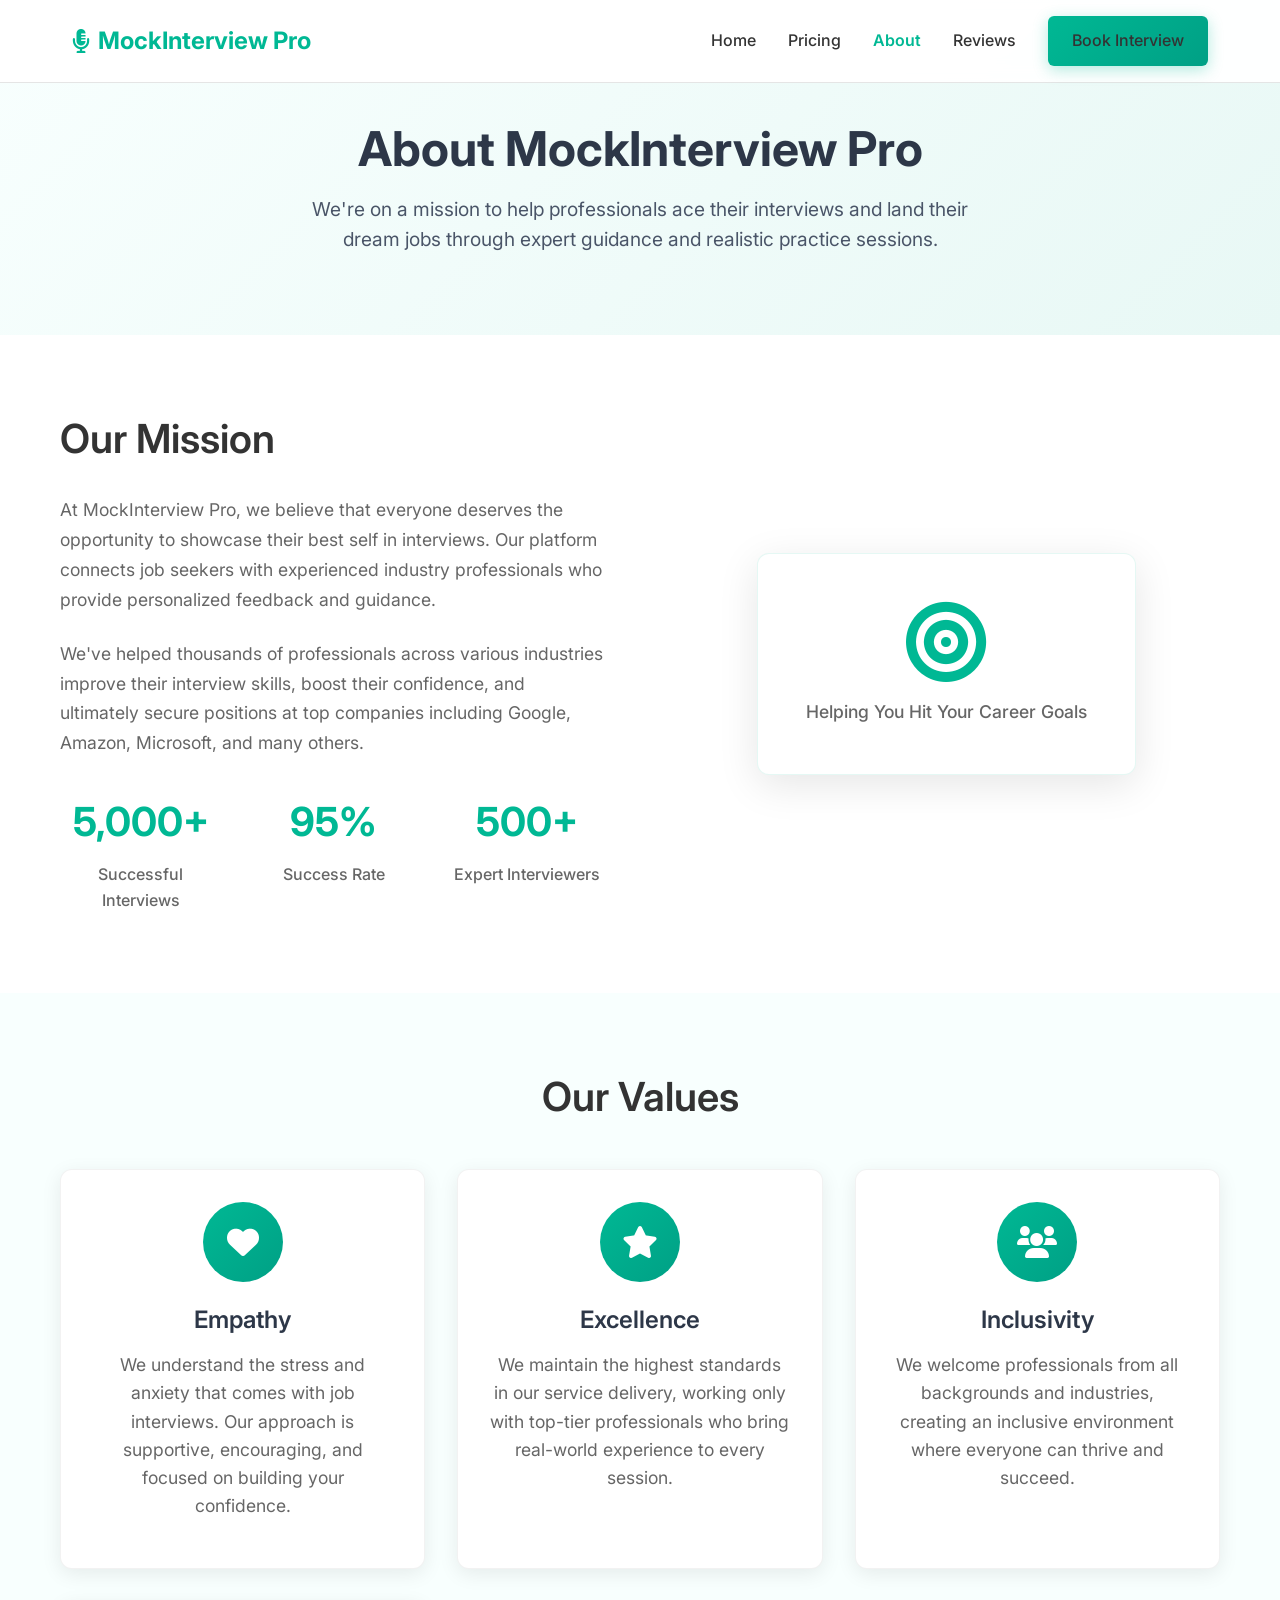
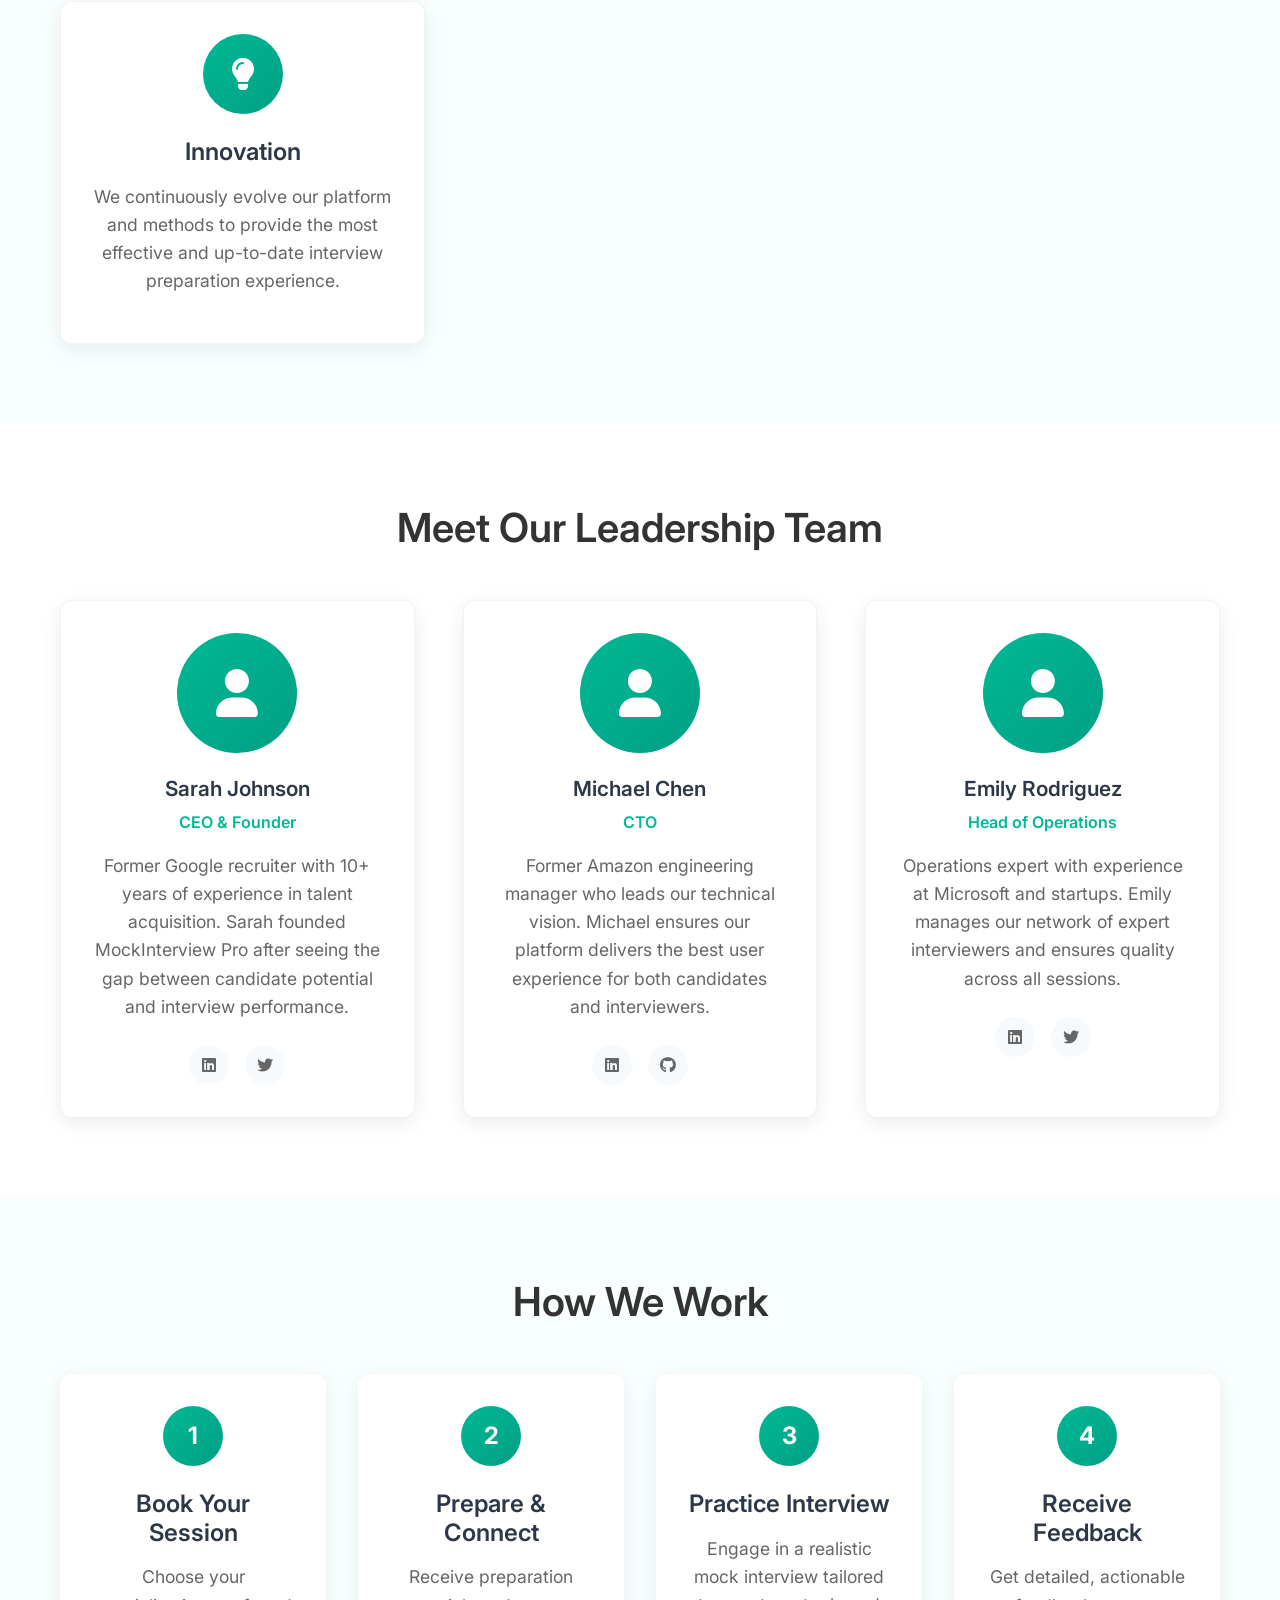
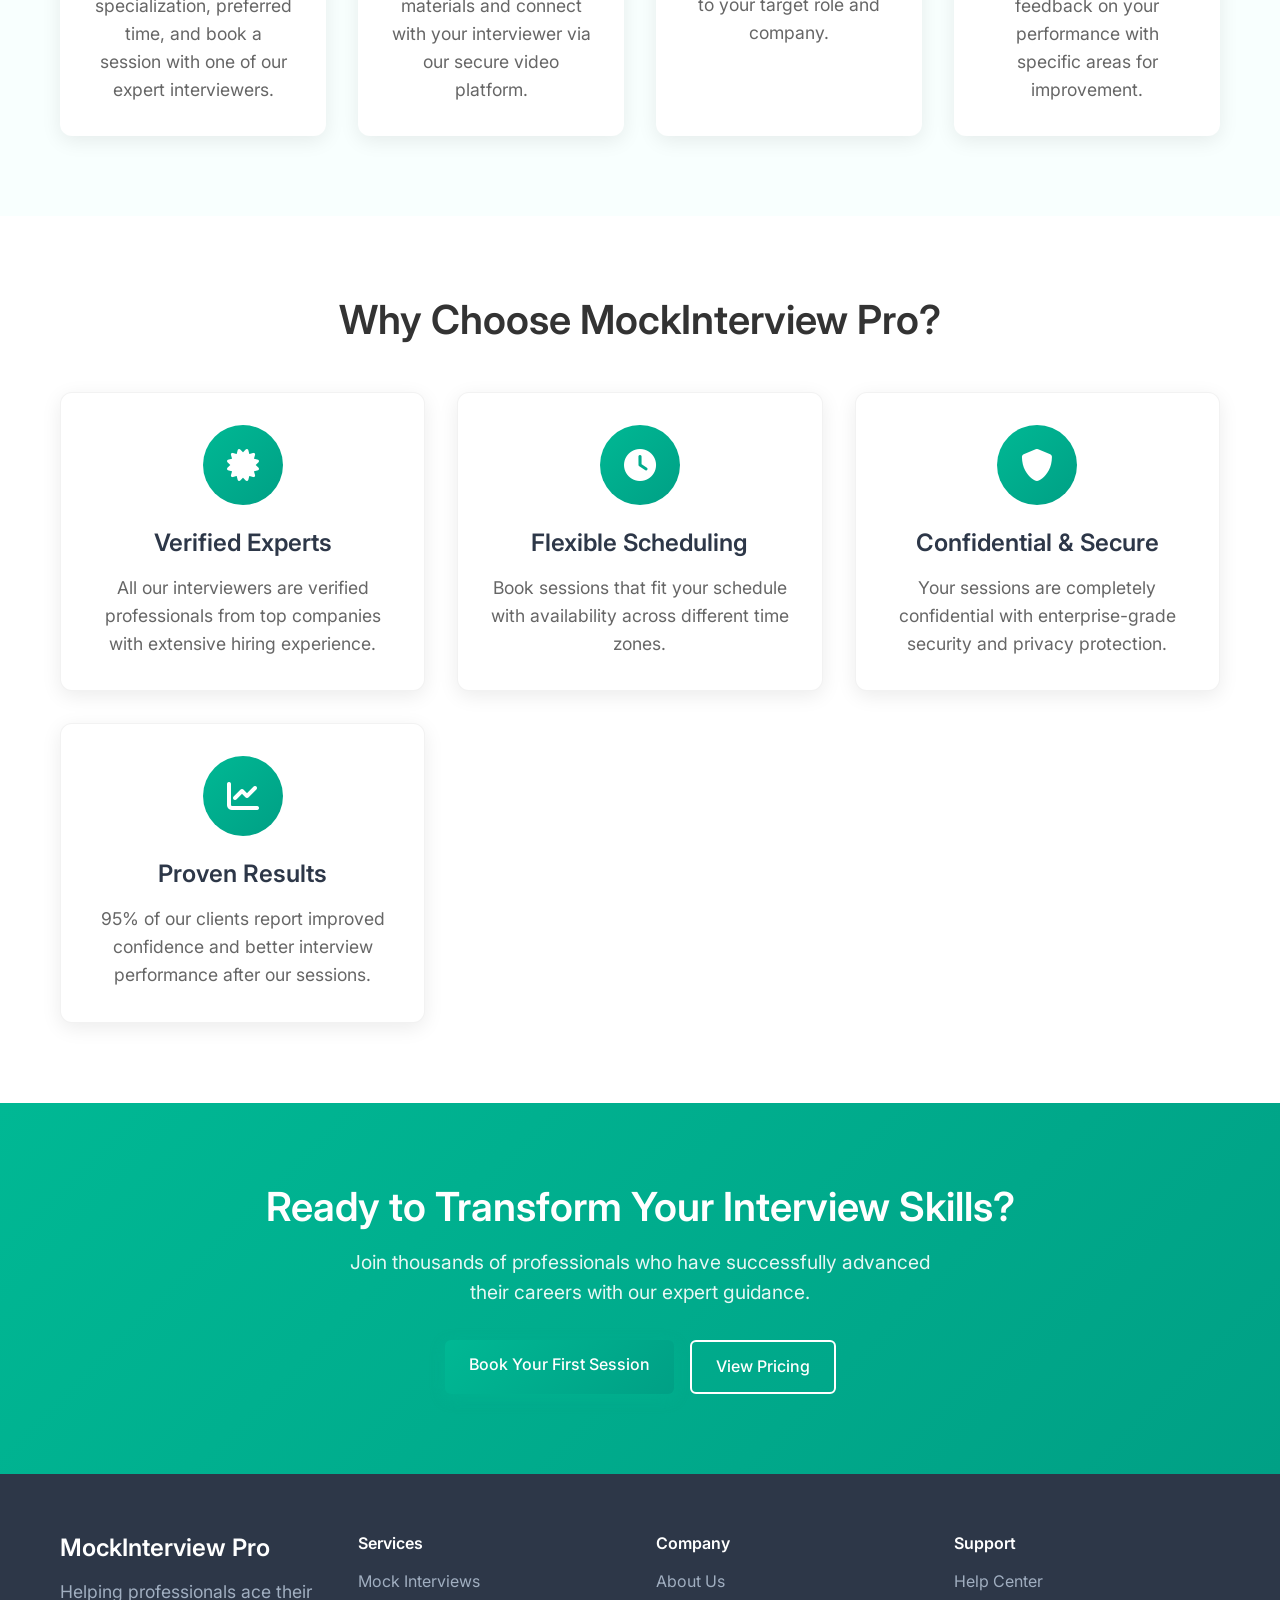
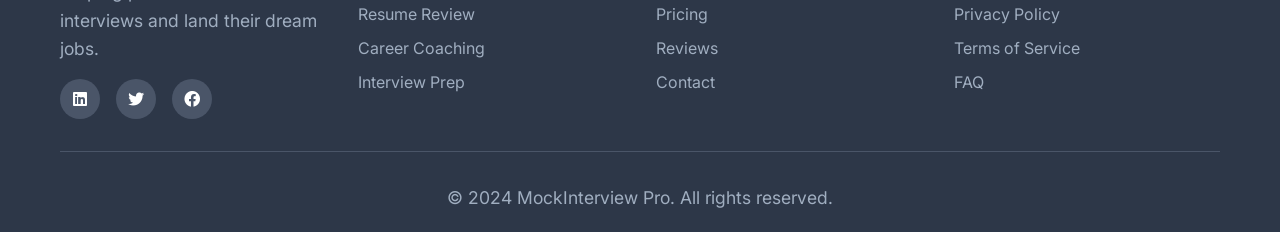
==== about.html @ 96211039 "Add files via upload" ====
<!DOCTYPE html>
<html lang="en">
<head>
    <meta charset="UTF-8">
    <meta name="viewport" content="width=device-width, initial-scale=1.0">
    <title>About Us - MockInterview Pro</title>
    <link rel="stylesheet" href="styles.css">
    <link href="https://fonts.googleapis.com/css2?family=Inter:wght@300;400;500;600;700&display=swap" rel="stylesheet">
    <link rel="stylesheet" href="https://cdnjs.cloudflare.com/ajax/libs/font-awesome/6.0.0/css/all.min.css">
</head>
<body>
    <!-- Navigation -->
    <nav class="navbar">
        <div class="nav-container">
            <div class="nav-logo">
                <a href="index.html">
                    <i class="fas fa-microphone-alt"></i>
                    MockInterview Pro
                </a>
            </div>
            <ul class="nav-menu">
                <li><a href="index.html">Home</a></li>
                <li><a href="pricing.html">Pricing</a></li>
                <li><a href="about.html" class="active">About</a></li>
                <li><a href="reviews.html">Reviews</a></li>
                <li><a href="index.html#booking" class="btn-primary">Book Interview</a></li>
            </ul>
            <div class="hamburger">
                <span></span>
                <span></span>
                <span></span>
            </div>
        </div>
    </nav>

    <!-- Hero Section -->
    <section class="about-hero">
        <div class="container">
            <h1>About MockInterview Pro</h1>
            <p>We're on a mission to help professionals ace their interviews and land their dream jobs through expert guidance and realistic practice sessions.</p>
        </div>
    </section>

    <!-- Mission Section -->
    <section class="mission">
        <div class="container">
            <div class="mission-content">
                <div class="mission-text">
                    <h2>Our Mission</h2>
                    <p>At MockInterview Pro, we believe that everyone deserves the opportunity to showcase their best self in interviews. Our platform connects job seekers with experienced industry professionals who provide personalized feedback and guidance.</p>
                    <p>We've helped thousands of professionals across various industries improve their interview skills, boost their confidence, and ultimately secure positions at top companies including Google, Amazon, Microsoft, and many others.</p>
                    <div class="mission-stats">
                        <div class="stat">
                            <div class="stat-number">5,000+</div>
                            <div class="stat-label">Successful Interviews</div>
                        </div>
                        <div class="stat">
                            <div class="stat-number">95%</div>
                            <div class="stat-label">Success Rate</div>
                        </div>
                        <div class="stat">
                            <div class="stat-number">500+</div>
                            <div class="stat-label">Expert Interviewers</div>
                        </div>
                    </div>
                </div>
                <div class="mission-image">
                    <div class="mission-placeholder">
                        <i class="fas fa-bullseye fa-5x"></i>
                        <p>Helping You Hit Your Career Goals</p>
                    </div>
                </div>
            </div>
        </div>
    </section>

    <!-- Values Section -->
    <section class="values">
        <div class="container">
            <h2>Our Values</h2>
            <div class="values-grid">
                <div class="value-card">
                    <div class="value-icon">
                        <i class="fas fa-heart"></i>
                    </div>
                    <h3>Empathy</h3>
                    <p>We understand the stress and anxiety that comes with job interviews. Our approach is supportive, encouraging, and focused on building your confidence.</p>
                </div>
                <div class="value-card">
                    <div class="value-icon">
                        <i class="fas fa-star"></i>
                    </div>
                    <h3>Excellence</h3>
                    <p>We maintain the highest standards in our service delivery, working only with top-tier professionals who bring real-world experience to every session.</p>
                </div>
                <div class="value-card">
                    <div class="value-icon">
                        <i class="fas fa-users"></i>
                    </div>
                    <h3>Inclusivity</h3>
                    <p>We welcome professionals from all backgrounds and industries, creating an inclusive environment where everyone can thrive and succeed.</p>
                </div>
                <div class="value-card">
                    <div class="value-icon">
                        <i class="fas fa-lightbulb"></i>
                    </div>
                    <h3>Innovation</h3>
                    <p>We continuously evolve our platform and methods to provide the most effective and up-to-date interview preparation experience.</p>
                </div>
            </div>
        </div>
    </section>

    <!-- Team Section -->
    <section class="team">
        <div class="container">
            <h2>Meet Our Leadership Team</h2>
            <div class="team-grid">
                <div class="team-member">
                    <div class="member-avatar">
                        <i class="fas fa-user"></i>
                    </div>
                    <div class="member-info">
                        <h3>Sarah Johnson</h3>
                        <p class="member-role">CEO & Founder</p>
                        <p class="member-bio">Former Google recruiter with 10+ years of experience in talent acquisition. Sarah founded MockInterview Pro after seeing the gap between candidate potential and interview performance.</p>
                        <div class="member-social">
                            <a href="#"><i class="fab fa-linkedin"></i></a>
                            <a href="#"><i class="fab fa-twitter"></i></a>
                        </div>
                    </div>
                </div>
                <div class="team-member">
                    <div class="member-avatar">
                        <i class="fas fa-user"></i>
                    </div>
                    <div class="member-info">
                        <h3>Michael Chen</h3>
                        <p class="member-role">CTO</p>
                        <p class="member-bio">Former Amazon engineering manager who leads our technical vision. Michael ensures our platform delivers the best user experience for both candidates and interviewers.</p>
                        <div class="member-social">
                            <a href="#"><i class="fab fa-linkedin"></i></a>
                            <a href="#"><i class="fab fa-github"></i></a>
                        </div>
                    </div>
                </div>
                <div class="team-member">
                    <div class="member-avatar">
                        <i class="fas fa-user"></i>
                    </div>
                    <div class="member-info">
                        <h3>Emily Rodriguez</h3>
                        <p class="member-role">Head of Operations</p>
                        <p class="member-bio">Operations expert with experience at Microsoft and startups. Emily manages our network of expert interviewers and ensures quality across all sessions.</p>
                        <div class="member-social">
                            <a href="#"><i class="fab fa-linkedin"></i></a>
                            <a href="#"><i class="fab fa-twitter"></i></a>
                        </div>
                    </div>
                </div>
            </div>
        </div>
    </section>

    <!-- Process Section -->
    <section class="process">
        <div class="container">
            <h2>How We Work</h2>
            <div class="process-steps">
                <div class="process-step">
                    <div class="step-number">1</div>
                    <div class="step-content">
                        <h3>Book Your Session</h3>
                        <p>Choose your specialization, preferred time, and book a session with one of our expert interviewers.</p>
                    </div>
                </div>
                <div class="process-step">
                    <div class="step-number">2</div>
                    <div class="step-content">
                        <h3>Prepare & Connect</h3>
                        <p>Receive preparation materials and connect with your interviewer via our secure video platform.</p>
                    </div>
                </div>
                <div class="process-step">
                    <div class="step-number">3</div>
                    <div class="step-content">
                        <h3>Practice Interview</h3>
                        <p>Engage in a realistic mock interview tailored to your target role and company.</p>
                    </div>
                </div>
                <div class="process-step">
                    <div class="step-number">4</div>
                    <div class="step-content">
                        <h3>Receive Feedback</h3>
                        <p>Get detailed, actionable feedback on your performance with specific areas for improvement.</p>
                    </div>
                </div>
            </div>
        </div>
    </section>

    <!-- Why Choose Us Section -->
    <section class="why-choose">
        <div class="container">
            <h2>Why Choose MockInterview Pro?</h2>
            <div class="why-grid">
                <div class="why-item">
                    <div class="why-icon">
                        <i class="fas fa-certificate"></i>
                    </div>
                    <h3>Verified Experts</h3>
                    <p>All our interviewers are verified professionals from top companies with extensive hiring experience.</p>
                </div>
                <div class="why-item">
                    <div class="why-icon">
                        <i class="fas fa-clock"></i>
                    </div>
                    <h3>Flexible Scheduling</h3>
                    <p>Book sessions that fit your schedule with availability across different time zones.</p>
                </div>
                <div class="why-item">
                    <div class="why-icon">
                        <i class="fas fa-shield-alt"></i>
                    </div>
                    <h3>Confidential & Secure</h3>
                    <p>Your sessions are completely confidential with enterprise-grade security and privacy protection.</p>
                </div>
                <div class="why-item">
                    <div class="why-icon">
                        <i class="fas fa-chart-line"></i>
                    </div>
                    <h3>Proven Results</h3>
                    <p>95% of our clients report improved confidence and better interview performance after our sessions.</p>
                </div>
            </div>
        </div>
    </section>

    <!-- CTA Section -->
    <section class="about-cta">
        <div class="container">
            <h2>Ready to Transform Your Interview Skills?</h2>
            <p>Join thousands of professionals who have successfully advanced their careers with our expert guidance.</p>
            <div class="cta-buttons">
                <a href="index.html#booking" class="btn-primary">Book Your First Session</a>
                <a href="pricing.html" class="btn-secondary">View Pricing</a>
            </div>
        </div>
    </section>

    <!-- Footer -->
    <footer class="footer">
        <div class="container">
            <div class="footer-content">
                <div class="footer-section">
                    <h3>MockInterview Pro</h3>
                    <p>Helping professionals ace their interviews and land their dream jobs.</p>
                    <div class="social-links">
                        <a href="#"><i class="fab fa-linkedin"></i></a>
                        <a href="#"><i class="fab fa-twitter"></i></a>
                        <a href="#"><i class="fab fa-facebook"></i></a>
                    </div>
                </div>
                <div class="footer-section">
                    <h4>Services</h4>
                    <ul>
                        <li><a href="#">Mock Interviews</a></li>
                        <li><a href="#">Resume Review</a></li>
                        <li><a href="#">Career Coaching</a></li>
                        <li><a href="#">Interview Prep</a></li>
                    </ul>
                </div>
                <div class="footer-section">
                    <h4>Company</h4>
                    <ul>
                        <li><a href="about.html">About Us</a></li>
                        <li><a href="pricing.html">Pricing</a></li>
                        <li><a href="reviews.html">Reviews</a></li>
                        <li><a href="#">Contact</a></li>
                    </ul>
                </div>
                <div class="footer-section">
                    <h4>Support</h4>
                    <ul>
                        <li><a href="#">Help Center</a></li>
                        <li><a href="#">Privacy Policy</a></li>
                        <li><a href="#">Terms of Service</a></li>
                        <li><a href="#">FAQ</a></li>
                    </ul>
                </div>
            </div>
            <div class="footer-bottom">
                <p>&copy; 2024 MockInterview Pro. All rights reserved.</p>
            </div>
        </div>
    </footer>

    <script src="script.js"></script>
</body>
</html>
---- styles.css ----
/* Reset and Base Styles */
* {
    margin: 0;
    padding: 0;
    box-sizing: border-box;
}

body {
    font-family: 'Inter', -apple-system, BlinkMacSystemFont, 'Segoe UI', Roboto, sans-serif;
    line-height: 1.6;
    color: #333;
    background-color: #fff;
}

.container {
    max-width: 1200px;
    margin: 0 auto;
    padding: 0 20px;
}

/* Typography */
h1, h2, h3, h4, h5, h6 {
    font-weight: 600;
    line-height: 1.2;
    margin-bottom: 1rem;
}

h1 {
    font-size: 3rem;
    font-weight: 700;
}

h2 {
    font-size: 2.5rem;
    text-align: center;
    margin-bottom: 3rem;
}

h3 {
    font-size: 1.5rem;
}

p {
    margin-bottom: 1rem;
    color: #666;
    font-size: 1.1rem;
}

/* Buttons */
.btn-primary, .btn-secondary {
    display: inline-block;
    padding: 12px 24px;
    border-radius: 6px;
    text-decoration: none;
    font-weight: 500;
    font-size: 1rem;
    transition: all 0.3s ease;
    border: none;
    cursor: pointer;
}

.btn-primary {
    background: linear-gradient(135deg, #00b894, #00a085);
    color: white;
    box-shadow: 0 4px 15px rgba(0, 184, 148, 0.3);
}

.btn-primary:hover {
    transform: translateY(-2px);
    box-shadow: 0 6px 20px rgba(0, 184, 148, 0.4);
}

.btn-secondary {
    background: transparent;
    color: #00b894;
    border: 2px solid #00b894;
}

.btn-secondary:hover {
    background: #00b894;
    color: white;
}

/* Navigation */
.navbar {
    background: rgba(255, 255, 255, 0.95);
    backdrop-filter: blur(10px);
    position: fixed;
    top: 0;
    width: 100%;
    z-index: 1000;
    border-bottom: 1px solid rgba(0, 0, 0, 0.1);
}

.nav-container {
    display: flex;
    justify-content: space-between;
    align-items: center;
    padding: 1rem 2rem;
    max-width: 1200px;
    margin: 0 auto;
}

.nav-logo a {
    font-size: 1.5rem;
    font-weight: 700;
    color: #00b894;
    text-decoration: none;
    display: flex;
    align-items: center;
    gap: 0.5rem;
}

.nav-menu {
    display: flex;
    list-style: none;
    align-items: center;
    gap: 2rem;
}

.nav-menu a {
    text-decoration: none;
    color: #333;
    font-weight: 500;
    transition: color 0.3s ease;
}

.nav-menu a:hover {
    color: #00b894;
}

.hamburger {
    display: none;
    flex-direction: column;
    cursor: pointer;
}

.hamburger span {
    width: 25px;
    height: 3px;
    background: #333;
    margin: 3px 0;
    transition: 0.3s;
}

/* Hero Section */
.hero {
    padding: 120px 0 80px;
    background: linear-gradient(135deg, #f8fffe 0%, #e8f8f5 100%);
    min-height: 100vh;
    display: flex;
    align-items: center;
}

.hero .container {
    display: grid;
    grid-template-columns: 1fr 1fr;
    gap: 4rem;
    align-items: center;
}

.hero-content h1 {
    color: #2d3748;
    margin-bottom: 1.5rem;
}

.hero-content p {
    font-size: 1.2rem;
    margin-bottom: 2rem;
    color: #4a5568;
}

.hero-buttons {
    display: flex;
    gap: 1rem;
    flex-wrap: wrap;
}

.hero-image {
    display: flex;
    justify-content: center;
    align-items: center;
}

.hero-placeholder {
    background: white;
    border-radius: 12px;
    padding: 3rem;
    text-align: center;
    box-shadow: 0 10px 40px rgba(0, 0, 0, 0.1);
    border: 1px solid rgba(0, 184, 148, 0.1);
}

.hero-placeholder i {
    color: #00b894;
    margin-bottom: 1rem;
}

.hero-placeholder p {
    color: #666;
    font-weight: 500;
}

/* Features Section */
.features {
    padding: 80px 0;
    background: white;
}

.features-grid {
    display: grid;
    grid-template-columns: repeat(auto-fit, minmax(280px, 1fr));
    gap: 2rem;
}

.feature-card {
    background: white;
    padding: 2rem;
    border-radius: 12px;
    text-align: center;
    box-shadow: 0 5px 20px rgba(0, 0, 0, 0.08);
    border: 1px solid rgba(0, 0, 0, 0.05);
    transition: transform 0.3s ease, box-shadow 0.3s ease;
}

.feature-card:hover {
    transform: translateY(-5px);
    box-shadow: 0 10px 30px rgba(0, 0, 0, 0.15);
}

.feature-icon {
    width: 80px;
    height: 80px;
    background: linear-gradient(135deg, #00b894, #00a085);
    border-radius: 50%;
    display: flex;
    align-items: center;
    justify-content: center;
    margin: 0 auto 1.5rem;
}

.feature-icon i {
    font-size: 2rem;
    color: white;
}

.feature-card h3 {
    color: #2d3748;
    margin-bottom: 1rem;
}

.feature-card p {
    color: #666;
}

/* Booking Section */
.booking {
    padding: 80px 0;
    background: #f8fffe;
}

.booking-container {
    display: grid;
    grid-template-columns: 300px 1fr;
    gap: 3rem;
    margin-top: 2rem;
}

.filters {
    background: white;
    padding: 2rem;
    border-radius: 12px;
    box-shadow: 0 5px 20px rgba(0, 0, 0, 0.08);
    height: fit-content;
}

.filters h3 {
    color: #2d3748;
    margin-bottom: 1.5rem;
    font-size: 1.3rem;
}

.filter-group {
    margin-bottom: 1.5rem;
}

.filter-group label {
    display: block;
    margin-bottom: 0.5rem;
    font-weight: 500;
    color: #4a5568;
}

.filter-group select {
    width: 100%;
    padding: 0.75rem;
    border: 2px solid #e2e8f0;
    border-radius: 6px;
    font-size: 1rem;
    background: white;
    transition: border-color 0.3s ease;
}

.filter-group select:focus {
    outline: none;
    border-color: #00b894;
}

.calendar-container {
    background: white;
    border-radius: 12px;
    box-shadow: 0 5px 20px rgba(0, 0, 0, 0.08);
    overflow: hidden;
}

.calendar-header {
    display: flex;
    justify-content: space-between;
    align-items: center;
    padding: 1.5rem 2rem;
    background: #00b894;
    color: white;
}

.calendar-header button {
    background: none;
    border: none;
    color: white;
    font-size: 1.5rem;
    cursor: pointer;
    padding: 0.5rem;
    border-radius: 4px;
    transition: background 0.3s ease;
}

.calendar-header button:hover {
    background: rgba(255, 255, 255, 0.2);
}

.calendar-header h3 {
    margin: 0;
    font-size: 1.3rem;
}

.calendar {
    display: grid;
    grid-template-columns: repeat(7, 1fr);
    gap: 1px;
    background: #e2e8f0;
    padding: 1px;
}

.calendar-day {
    background: white;
    padding: 1rem;
    text-align: center;
    cursor: pointer;
    transition: background 0.3s ease;
    min-height: 60px;
    display: flex;
    align-items: center;
    justify-content: center;
}

.calendar-day:hover {
    background: #f0fdf4;
}

.calendar-day.selected {
    background: #00b894;
    color: white;
}

.calendar-day.disabled {
    color: #cbd5e0;
    cursor: not-allowed;
}

.calendar-day.disabled:hover {
    background: white;
}

.time-slots {
    padding: 2rem;
    border-top: 1px solid #e2e8f0;
}

.time-slots h4 {
    margin-bottom: 1rem;
    color: #2d3748;
}

.slots-container {
    display: grid;
    grid-template-columns: repeat(auto-fill, minmax(120px, 1fr));
    gap: 0.75rem;
}

.time-slot {
    padding: 0.75rem;
    background: #f7fafc;
    border: 2px solid #e2e8f0;
    border-radius: 6px;
    text-align: center;
    cursor: pointer;
    transition: all 0.3s ease;
    font-weight: 500;
}

.time-slot:hover {
    border-color: #00b894;
    background: #f0fdf4;
}

.time-slot.selected {
    background: #00b894;
    color: white;
    border-color: #00b894;
}

/* Testimonials */
.testimonials {
    padding: 80px 0;
    background: white;
}

.testimonials-grid {
    display: grid;
    grid-template-columns: repeat(auto-fit, minmax(350px, 1fr));
    gap: 2rem;
}

.testimonial-card {
    background: #f8fffe;
    padding: 2rem;
    border-radius: 12px;
    border-left: 4px solid #00b894;
}

.testimonial-content {
    margin-bottom: 1.5rem;
}

.testimonial-content p {
    font-style: italic;
    font-size: 1.1rem;
    color: #4a5568;
}

.testimonial-author {
    display: flex;
    align-items: center;
    gap: 1rem;
}

.author-avatar {
    width: 50px;
    height: 50px;
    background: #00b894;
    border-radius: 50%;
    display: flex;
    align-items: center;
    justify-content: center;
    color: white;
}

.author-info h4 {
    margin: 0;
    color: #2d3748;
    font-size: 1rem;
}

.author-info p {
    margin: 0;
    color: #666;
    font-size: 0.9rem;
}

/* Footer */
.footer {
    background: #2d3748;
    color: white;
    padding: 60px 0 20px;
}

.footer-content {
    display: grid;
    grid-template-columns: repeat(auto-fit, minmax(250px, 1fr));
    gap: 2rem;
    margin-bottom: 2rem;
}

.footer-section h3, .footer-section h4 {
    color: white;
    margin-bottom: 1rem;
}

.footer-section p {
    color: #a0aec0;
    margin-bottom: 1rem;
}

.footer-section ul {
    list-style: none;
}

.footer-section ul li {
    margin-bottom: 0.5rem;
}

.footer-section ul li a {
    color: #a0aec0;
    text-decoration: none;
    transition: color 0.3s ease;
}

.footer-section ul li a:hover {
    color: #00b894;
}

.social-links {
    display: flex;
    gap: 1rem;
    margin-top: 1rem;
}

.social-links a {
    width: 40px;
    height: 40px;
    background: #4a5568;
    border-radius: 50%;
    display: flex;
    align-items: center;
    justify-content: center;
    color: white;
    text-decoration: none;
    transition: background 0.3s ease;
}

.social-links a:hover {
    background: #00b894;
}

.footer-bottom {
    border-top: 1px solid #4a5568;
    padding-top: 2rem;
    text-align: center;
}

.footer-bottom p {
    color: #a0aec0;
    margin: 0;
}

/* Responsive Design */
@media (max-width: 768px) {
    .nav-menu {
        position: fixed;
        left: -100%;
        top: 70px;
        flex-direction: column;
        background-color: white;
        width: 100%;
        text-align: center;
        transition: 0.3s;
        box-shadow: 0 10px 27px rgba(0, 0, 0, 0.05);
        padding: 2rem 0;
    }

    .nav-menu.active {
        left: 0;
    }

    .hamburger {
        display: flex;
    }

    .hamburger.active span:nth-child(2) {
        opacity: 0;
    }

    .hamburger.active span:nth-child(1) {
        transform: translateY(8px) rotate(45deg);
    }

    .hamburger.active span:nth-child(3) {
        transform: translateY(-8px) rotate(-45deg);
    }

    .hero .container {
        grid-template-columns: 1fr;
        text-align: center;
    }

    .hero-content h1 {
        font-size: 2.5rem;
    }

    .booking-container {
        grid-template-columns: 1fr;
        gap: 2rem;
    }

    .features-grid {
        grid-template-columns: 1fr;
    }

    .testimonials-grid {
        grid-template-columns: 1fr;
    }

    .footer-content {
        grid-template-columns: 1fr;
        text-align: center;
    }

    .hero-buttons {
        justify-content: center;
    }
}

@media (max-width: 480px) {
    .container {
        padding: 0 15px;
    }

    .hero {
        padding: 100px 0 60px;
    }

    .hero-content h1 {
        font-size: 2rem;
    }

    .hero-content p {
        font-size: 1rem;
    }

    .btn-primary, .btn-secondary {
        padding: 10px 20px;
        font-size: 0.9rem;
    }

    .features, .testimonials, .booking {
        padding: 60px 0;
    }

    h2 {
        font-size: 2rem;
    }
}

/* Pricing Page Styles */
.pricing-hero {
    padding: 120px 0 80px;
    background: linear-gradient(135deg, #f8fffe 0%, #e8f8f5 100%);
    text-align: center;
}

.pricing-hero h1 {
    font-size: 3rem;
    color: #2d3748;
    margin-bottom: 1rem;
}

.pricing-hero p {
    font-size: 1.2rem;
    color: #4a5568;
    max-width: 600px;
    margin: 0 auto;
}

.pricing-plans {
    padding: 80px 0;
    background: white;
}

.pricing-grid {
    display: grid;
    grid-template-columns: repeat(auto-fit, minmax(320px, 1fr));
    gap: 2rem;
    max-width: 1000px;
    margin: 0 auto;
}

.pricing-card {
    background: white;
    border-radius: 12px;
    padding: 2rem;
    box-shadow: 0 5px 20px rgba(0, 0, 0, 0.08);
    border: 2px solid #e2e8f0;
    position: relative;
    transition: transform 0.3s ease, box-shadow 0.3s ease;
}

.pricing-card:hover {
    transform: translateY(-5px);
    box-shadow: 0 10px 30px rgba(0, 0, 0, 0.15);
}

.pricing-card.featured {
    border-color: #00b894;
    transform: scale(1.05);
}

.pricing-card.featured:hover {
    transform: scale(1.05) translateY(-5px);
}

.featured-badge {
    position: absolute;
    top: -10px;
    left: 50%;
    transform: translateX(-50%);
    background: #00b894;
    color: white;
    padding: 0.5rem 1rem;
    border-radius: 20px;
    font-size: 0.9rem;
    font-weight: 600;
}

.plan-header {
    text-align: center;
    margin-bottom: 2rem;
}

.plan-header h3 {
    font-size: 1.5rem;
    color: #2d3748;
    margin-bottom: 1rem;
}

.price {
    display: flex;
    align-items: baseline;
    justify-content: center;
    gap: 0.25rem;
}

.currency {
    font-size: 1.2rem;
    color: #666;
}

.amount {
    font-size: 3rem;
    font-weight: 700;
    color: #00b894;
}

.period {
    font-size: 1rem;
    color: #666;
}

.plan-features ul {
    list-style: none;
    margin-bottom: 2rem;
}

.plan-features li {
    display: flex;
    align-items: center;
    gap: 0.75rem;
    margin-bottom: 0.75rem;
    font-size: 1rem;
}

.plan-features .fa-check {
    color: #00b894;
}

.plan-features .fa-times {
    color: #e2e8f0;
}

.plan-button {
    width: 100%;
    padding: 1rem;
    font-size: 1.1rem;
    font-weight: 600;
}

/* Package Deals */
.package-deals {
    padding: 80px 0;
    background: #f8fffe;
}

.section-subtitle {
    text-align: center;
    font-size: 1.2rem;
    color: #666;
    margin-bottom: 3rem;
}

.packages-grid {
    display: grid;
    grid-template-columns: repeat(auto-fit, minmax(300px, 1fr));
    gap: 2rem;
    max-width: 1000px;
    margin: 0 auto;
}

.package-card {
    background: white;
    border-radius: 12px;
    padding: 2rem;
    box-shadow: 0 5px 20px rgba(0, 0, 0, 0.08);
    border: 2px solid #e2e8f0;
    position: relative;
    text-align: center;
}

.package-card.featured {
    border-color: #00b894;
    transform: scale(1.02);
}

.package-header {
    margin-bottom: 1.5rem;
}

.package-header h3 {
    font-size: 1.3rem;
    color: #2d3748;
    margin-bottom: 0.5rem;
}

.package-discount {
    background: #e6fffa;
    color: #00b894;
    padding: 0.25rem 0.75rem;
    border-radius: 20px;
    font-size: 0.9rem;
    font-weight: 600;
    display: inline-block;
}

.package-price {
    margin-bottom: 1.5rem;
}

.original-price {
    font-size: 1.2rem;
    color: #999;
    text-decoration: line-through;
    margin-right: 0.5rem;
}

.discounted-price {
    font-size: 2rem;
    font-weight: 700;
    color: #00b894;
}

.package-features ul {
    list-style: none;
    margin-bottom: 2rem;
    text-align: left;
}

.package-features li {
    margin-bottom: 0.5rem;
    color: #666;
}

/* Specialization Pricing */
.specialization-pricing {
    padding: 80px 0;
    background: white;
}

.specialization-grid {
    display: grid;
    grid-template-columns: repeat(auto-fit, minmax(280px, 1fr));
    gap: 2rem;
}

.spec-card {
    background: white;
    border-radius: 12px;
    padding: 2rem;
    text-align: center;
    box-shadow: 0 5px 20px rgba(0, 0, 0, 0.08);
    border: 1px solid #e2e8f0;
    transition: transform 0.3s ease;
}

.spec-card:hover {
    transform: translateY(-5px);
}

.spec-icon {
    width: 80px;
    height: 80px;
    background: linear-gradient(135deg, #00b894, #00a085);
    border-radius: 50%;
    display: flex;
    align-items: center;
    justify-content: center;
    margin: 0 auto 1.5rem;
}

.spec-icon i {
    font-size: 2rem;
    color: white;
}

.spec-card h3 {
    color: #2d3748;
    margin-bottom: 1rem;
}

.spec-card p {
    color: #666;
    margin-bottom: 1.5rem;
}

.spec-price {
    font-size: 1.3rem;
    font-weight: 600;
    color: #00b894;
}

/* FAQ Section */
.pricing-faq {
    padding: 80px 0;
    background: #f8fffe;
}

.faq-grid {
    display: grid;
    grid-template-columns: repeat(auto-fit, minmax(400px, 1fr));
    gap: 2rem;
}

.faq-item {
    background: white;
    padding: 2rem;
    border-radius: 12px;
    box-shadow: 0 5px 20px rgba(0, 0, 0, 0.08);
}

.faq-item h3 {
    color: #2d3748;
    margin-bottom: 1rem;
    font-size: 1.2rem;
}

.faq-item p {
    color: #666;
    margin: 0;
}

/* CTA Section */
.pricing-cta {
    padding: 80px 0;
    background: linear-gradient(135deg, #00b894, #00a085);
    color: white;
    text-align: center;
}

.pricing-cta h2 {
    color: white;
    margin-bottom: 1rem;
}

.pricing-cta p {
    color: rgba(255, 255, 255, 0.9);
    font-size: 1.2rem;
    margin-bottom: 2rem;
}

.cta-buttons {
    display: flex;
    gap: 1rem;
    justify-content: center;
    flex-wrap: wrap;
}

.cta-buttons .btn-secondary {
    background: transparent;
    color: white;
    border-color: white;
}

.cta-buttons .btn-secondary:hover {
    background: white;
    color: #00b894;
}

/* Active navigation link */
.nav-menu a.active {
    color: #00b894;
    font-weight: 600;
}

/* Responsive adjustments for pricing */
@media (max-width: 768px) {
    .pricing-hero h1 {
        font-size: 2.5rem;
    }
    
    .pricing-grid {
        grid-template-columns: 1fr;
    }
    
    .pricing-card.featured {
        transform: none;
    }
    
    .pricing-card.featured:hover {
        transform: translateY(-5px);
    }
    
    .packages-grid {
        grid-template-columns: 1fr;
    }
    
    .package-card.featured {
        transform: none;
    }
    
    .faq-grid {
        grid-template-columns: 1fr;
    }
    
    .cta-buttons {
        flex-direction: column;
        align-items: center;
    }
}

@media (max-width: 480px) {
    .pricing-hero {
        padding: 100px 0 60px;
    }
    
    .pricing-hero h1 {
        font-size: 2rem;
    }
    
    .amount {
        font-size: 2.5rem;
    }
    
    .pricing-plans, .package-deals, .specialization-pricing, .pricing-faq, .pricing-cta {
        padding: 60px 0;
    }
}

/* About Page Styles */
.about-hero {
    padding: 120px 0 80px;
    background: linear-gradient(135deg, #f8fffe 0%, #e8f8f5 100%);
    text-align: center;
}

.about-hero h1 {
    font-size: 3rem;
    color: #2d3748;
    margin-bottom: 1rem;
}

.about-hero p {
    font-size: 1.2rem;
    color: #4a5568;
    max-width: 700px;
    margin: 0 auto;
}

/* Mission Section */
.mission {
    padding: 80px 0;
    background: white;
}

.mission-content {
    display: grid;
    grid-template-columns: 1fr 1fr;
    gap: 4rem;
    align-items: center;
}

.mission-text h2 {
    text-align: left;
    margin-bottom: 2rem;
}

.mission-text p {
    margin-bottom: 1.5rem;
    font-size: 1.1rem;
    line-height: 1.7;
}

.mission-stats {
    display: grid;
    grid-template-columns: repeat(3, 1fr);
    gap: 2rem;
    margin-top: 2rem;
}

.stat {
    text-align: center;
}

.stat-number {
    font-size: 2.5rem;
    font-weight: 700;
    color: #00b894;
    margin-bottom: 0.5rem;
}

.stat-label {
    font-size: 1rem;
    color: #666;
    font-weight: 500;
}

.mission-image {
    display: flex;
    justify-content: center;
    align-items: center;
}

.mission-placeholder {
    background: white;
    border-radius: 12px;
    padding: 3rem;
    text-align: center;
    box-shadow: 0 10px 40px rgba(0, 0, 0, 0.1);
    border: 1px solid rgba(0, 184, 148, 0.1);
}

.mission-placeholder i {
    color: #00b894;
    margin-bottom: 1rem;
}

.mission-placeholder p {
    color: #666;
    font-weight: 500;
    margin: 0;
}

/* Values Section */
.values {
    padding: 80px 0;
    background: #f8fffe;
}

.values-grid {
    display: grid;
    grid-template-columns: repeat(auto-fit, minmax(280px, 1fr));
    gap: 2rem;
}

.value-card {
    background: white;
    padding: 2rem;
    border-radius: 12px;
    text-align: center;
    box-shadow: 0 5px 20px rgba(0, 0, 0, 0.08);
    border: 1px solid rgba(0, 0, 0, 0.05);
    transition: transform 0.3s ease, box-shadow 0.3s ease;
}

.value-card:hover {
    transform: translateY(-5px);
    box-shadow: 0 10px 30px rgba(0, 0, 0, 0.15);
}

.value-icon {
    width: 80px;
    height: 80px;
    background: linear-gradient(135deg, #00b894, #00a085);
    border-radius: 50%;
    display: flex;
    align-items: center;
    justify-content: center;
    margin: 0 auto 1.5rem;
}

.value-icon i {
    font-size: 2rem;
    color: white;
}

.value-card h3 {
    color: #2d3748;
    margin-bottom: 1rem;
}

.value-card p {
    color: #666;
}

/* Team Section */
.team {
    padding: 80px 0;
    background: white;
}

.team-grid {
    display: grid;
    grid-template-columns: repeat(auto-fit, minmax(350px, 1fr));
    gap: 3rem;
}

.team-member {
    background: white;
    padding: 2rem;
    border-radius: 12px;
    box-shadow: 0 5px 20px rgba(0, 0, 0, 0.08);
    border: 1px solid rgba(0, 0, 0, 0.05);
    text-align: center;
    transition: transform 0.3s ease;
}

.team-member:hover {
    transform: translateY(-5px);
}

.member-avatar {
    width: 120px;
    height: 120px;
    background: linear-gradient(135deg, #00b894, #00a085);
    border-radius: 50%;
    display: flex;
    align-items: center;
    justify-content: center;
    margin: 0 auto 1.5rem;
}

.member-avatar i {
    font-size: 3rem;
    color: white;
}

.member-info h3 {
    color: #2d3748;
    margin-bottom: 0.5rem;
    font-size: 1.3rem;
}

.member-role {
    color: #00b894;
    font-weight: 600;
    margin-bottom: 1rem;
    font-size: 1rem;
}

.member-bio {
    color: #666;
    line-height: 1.6;
    margin-bottom: 1.5rem;
}

.member-social {
    display: flex;
    justify-content: center;
    gap: 1rem;
}

.member-social a {
    width: 40px;
    height: 40px;
    background: #f7fafc;
    border-radius: 50%;
    display: flex;
    align-items: center;
    justify-content: center;
    color: #666;
    text-decoration: none;
    transition: all 0.3s ease;
}

.member-social a:hover {
    background: #00b894;
    color: white;
}

/* Process Section */
.process {
    padding: 80px 0;
    background: #f8fffe;
}

.process-steps {
    display: grid;
    grid-template-columns: repeat(auto-fit, minmax(250px, 1fr));
    gap: 2rem;
}

.process-step {
    background: white;
    padding: 2rem;
    border-radius: 12px;
    box-shadow: 0 5px 20px rgba(0, 0, 0, 0.08);
    text-align: center;
    position: relative;
}

.step-number {
    width: 60px;
    height: 60px;
    background: linear-gradient(135deg, #00b894, #00a085);
    border-radius: 50%;
    display: flex;
    align-items: center;
    justify-content: center;
    color: white;
    font-size: 1.5rem;
    font-weight: 700;
    margin: 0 auto 1.5rem;
}

.step-content h3 {
    color: #2d3748;
    margin-bottom: 1rem;
}

.step-content p {
    color: #666;
    margin: 0;
}

/* Why Choose Section */
.why-choose {
    padding: 80px 0;
    background: white;
}

.why-grid {
    display: grid;
    grid-template-columns: repeat(auto-fit, minmax(280px, 1fr));
    gap: 2rem;
}

.why-item {
    background: white;
    padding: 2rem;
    border-radius: 12px;
    text-align: center;
    box-shadow: 0 5px 20px rgba(0, 0, 0, 0.08);
    border: 1px solid rgba(0, 0, 0, 0.05);
    transition: transform 0.3s ease;
}

.why-item:hover {
    transform: translateY(-5px);
}

.why-icon {
    width: 80px;
    height: 80px;
    background: linear-gradient(135deg, #00b894, #00a085);
    border-radius: 50%;
    display: flex;
    align-items: center;
    justify-content: center;
    margin: 0 auto 1.5rem;
}

.why-icon i {
    font-size: 2rem;
    color: white;
}

.why-item h3 {
    color: #2d3748;
    margin-bottom: 1rem;
}

.why-item p {
    color: #666;
    margin: 0;
}

/* About CTA Section */
.about-cta {
    padding: 80px 0;
    background: linear-gradient(135deg, #00b894, #00a085);
    color: white;
    text-align: center;
}

.about-cta h2 {
    color: white;
    margin-bottom: 1rem;
}

.about-cta p {
    color: rgba(255, 255, 255, 0.9);
    font-size: 1.2rem;
    margin-bottom: 2rem;
    max-width: 600px;
    margin-left: auto;
    margin-right: auto;
}

/* Responsive adjustments for about page */
@media (max-width: 768px) {
    .about-hero h1 {
        font-size: 2.5rem;
    }
    
    .mission-content {
        grid-template-columns: 1fr;
        text-align: center;
    }
    
    .mission-text h2 {
        text-align: center;
    }
    
    .mission-stats {
        grid-template-columns: 1fr;
        gap: 1rem;
    }
    
    .team-grid {
        grid-template-columns: 1fr;
    }
    
    .process-steps {
        grid-template-columns: 1fr;
    }
    
    .values-grid, .why-grid {
        grid-template-columns: 1fr;
    }
}

@media (max-width: 480px) {
    .about-hero {
        padding: 100px 0 60px;
    }
    
    .about-hero h1 {
        font-size: 2rem;
    }
    
    .mission, .values, .team, .process, .why-choose, .about-cta {
        padding: 60px 0;
    }
    
    .mission-stats {
        gap: 1.5rem;
    }
    
    .stat-number {
        font-size: 2rem;
    }
}

/* Reviews Page Styles */
.reviews-hero {
    padding: 120px 0 80px;
    background: linear-gradient(135deg, #f8fffe 0%, #e8f8f5 100%);
    text-align: center;
}

.reviews-hero h1 {
    font-size: 3rem;
    color: #2d3748;
    margin-bottom: 1rem;
}

.reviews-hero p {
    font-size: 1.2rem;
    color: #4a5568;
    max-width: 700px;
    margin: 0 auto 3rem;
}

.hero-stats {
    display: grid;
    grid-template-columns: repeat(3, 1fr);
    gap: 2rem;
    max-width: 600px;
    margin: 0 auto;
}

.hero-stat {
    text-align: center;
}

.hero-stat .stat-number {
    font-size: 2.5rem;
    font-weight: 700;
    color: #00b894;
    margin-bottom: 0.5rem;
}

.hero-stat .stat-label {
    font-size: 1rem;
    color: #666;
    font-weight: 500;
}

/* Featured Reviews */
.featured-reviews {
    padding: 80px 0;
    background: white;
}

.featured-grid {
    display: grid;
    grid-template-columns: repeat(auto-fit, minmax(500px, 1fr));
    gap: 3rem;
}

.featured-review {
    background: white;
    padding: 2.5rem;
    border-radius: 12px;
    box-shadow: 0 10px 30px rgba(0, 0, 0, 0.1);
    border: 1px solid rgba(0, 184, 148, 0.1);
    position: relative;
}

.featured-review::before {
    content: '"';
    position: absolute;
    top: -10px;
    left: 20px;
    font-size: 4rem;
    color: #00b894;
    font-family: serif;
}

.review-header {
    margin-bottom: 1.5rem;
}

.reviewer-info {
    display: flex;
    align-items: center;
    gap: 1rem;
}

.reviewer-avatar {
    width: 60px;
    height: 60px;
    background: linear-gradient(135deg, #00b894, #00a085);
    border-radius: 50%;
    display: flex;
    align-items: center;
    justify-content: center;
    color: white;
    font-size: 1.5rem;
}

.reviewer-details h3 {
    margin: 0 0 0.25rem 0;
    color: #2d3748;
    font-size: 1.2rem;
}

.reviewer-details p {
    margin: 0 0 0.5rem 0;
    color: #666;
    font-size: 0.9rem;
}

.rating {
    display: flex;
    gap: 0.25rem;
}

.rating i {
    color: #ffd700;
    font-size: 1rem;
}

.review-content p {
    font-size: 1.1rem;
    line-height: 1.7;
    color: #4a5568;
    margin-bottom: 1.5rem;
    font-style: italic;
}

.review-tags {
    display: flex;
    gap: 0.5rem;
    flex-wrap: wrap;
}

.tag {
    background: #e6fffa;
    color: #00b894;
    padding: 0.25rem 0.75rem;
    border-radius: 20px;
    font-size: 0.8rem;
    font-weight: 500;
}

/* Reviews Grid */
.reviews-grid-section {
    padding: 80px 0;
    background: #f8fffe;
}

.reviews-grid {
    display: grid;
    grid-template-columns: repeat(auto-fit, minmax(350px, 1fr));
    gap: 2rem;
}

.review-card {
    background: white;
    padding: 2rem;
    border-radius: 12px;
    box-shadow: 0 5px 20px rgba(0, 0, 0, 0.08);
    border: 1px solid rgba(0, 0, 0, 0.05);
    transition: transform 0.3s ease;
}

.review-card:hover {
    transform: translateY(-5px);
}

.review-rating {
    display: flex;
    gap: 0.25rem;
    margin-bottom: 1rem;
}

.review-rating i {
    color: #ffd700;
    font-size: 1rem;
}

.review-card p {
    font-size: 1rem;
    line-height: 1.6;
    color: #4a5568;
    margin-bottom: 1.5rem;
    font-style: italic;
}

.reviewer {
    display: flex;
    align-items: center;
    gap: 1rem;
}

.reviewer .reviewer-avatar {
    width: 50px;
    height: 50px;
    background: linear-gradient(135deg, #00b894, #00a085);
    border-radius: 50%;
    display: flex;
    align-items: center;
    justify-content: center;
    color: white;
    font-size: 1.2rem;
}

.reviewer-info h4 {
    margin: 0 0 0.25rem 0;
    color: #2d3748;
    font-size: 1rem;
}

.reviewer-info span {
    color: #666;
    font-size: 0.9rem;
}

/* Company Reviews */
.company-reviews {
    padding: 80px 0;
    background: white;
}

.company-logos {
    display: grid;
    grid-template-columns: repeat(auto-fit, minmax(150px, 1fr));
    gap: 2rem;
    align-items: center;
}

.company-logo {
    display: flex;
    justify-content: center;
    align-items: center;
    height: 80px;
}

.logo-placeholder {
    background: #f7fafc;
    border: 2px solid #e2e8f0;
    border-radius: 8px;
    padding: 1rem 2rem;
    font-weight: 600;
    color: #666;
    text-align: center;
    transition: all 0.3s ease;
}

.logo-placeholder:hover {
    border-color: #00b894;
    color: #00b894;
}

/* Review Stats */
.review-stats {
    padding: 80px 0;
    background: #f8fffe;
}

.stats-grid {
    display: grid;
    grid-template-columns: repeat(auto-fit, minmax(250px, 1fr));
    gap: 2rem;
}

.stat-card {
    background: white;
    padding: 2rem;
    border-radius: 12px;
    text-align: center;
    box-shadow: 0 5px 20px rgba(0, 0, 0, 0.08);
    border: 1px solid rgba(0, 0, 0, 0.05);
    transition: transform 0.3s ease;
}

.stat-card:hover {
    transform: translateY(-5px);
}

.stat-icon {
    width: 80px;
    height: 80px;
    background: linear-gradient(135deg, #00b894, #00a085);
    border-radius: 50%;
    display: flex;
    align-items: center;
    justify-content: center;
    margin: 0 auto 1.5rem;
}

.stat-icon i {
    font-size: 2rem;
    color: white;
}

.stat-card .stat-number {
    font-size: 2.5rem;
    font-weight: 700;
    color: #00b894;
    margin-bottom: 0.5rem;
}

.stat-card .stat-label {
    font-size: 1rem;
    color: #666;
    font-weight: 500;
}

/* Reviews CTA */
.reviews-cta {
    padding: 80px 0;
    background: linear-gradient(135deg, #00b894, #00a085);
    color: white;
    text-align: center;
}

.reviews-cta h2 {
    color: white;
    margin-bottom: 1rem;
}

.reviews-cta p {
    color: rgba(255, 255, 255, 0.9);
    font-size: 1.2rem;
    margin-bottom: 2rem;
    max-width: 600px;
    margin-left: auto;
    margin-right: auto;
}

/* Responsive adjustments for reviews page */
@media (max-width: 768px) {
    .reviews-hero h1 {
        font-size: 2.5rem;
    }
    
    .hero-stats {
        grid-template-columns: 1fr;
        gap: 1rem;
    }
    
    .featured-grid {
        grid-template-columns: 1fr;
    }
    
    .reviews-grid {
        grid-template-columns: 1fr;
    }
    
    .company-logos {
        grid-template-columns: repeat(2, 1fr);
    }
    
    .stats-grid {
        grid-template-columns: repeat(2, 1fr);
    }
}

@media (max-width: 480px) {
    .reviews-hero {
        padding: 100px 0 60px;
    }
    
    .reviews-hero h1 {
        font-size: 2rem;
    }
    
    .hero-stats {
        gap: 1.5rem;
    }
    
    .hero-stat .stat-number {
        font-size: 2rem;
    }
    
    .featured-reviews, .reviews-grid-section, .company-reviews, .review-stats, .reviews-cta {
        padding: 60px 0;
    }
    
    .featured-review {
        padding: 2rem;
    }
    
    .company-logos {
        grid-template-columns: 1fr;
    }
    
    .stats-grid {
        grid-template-columns: 1fr;
    }
    
    .stat-card .stat-number {
        font-size: 2rem;
    }
}
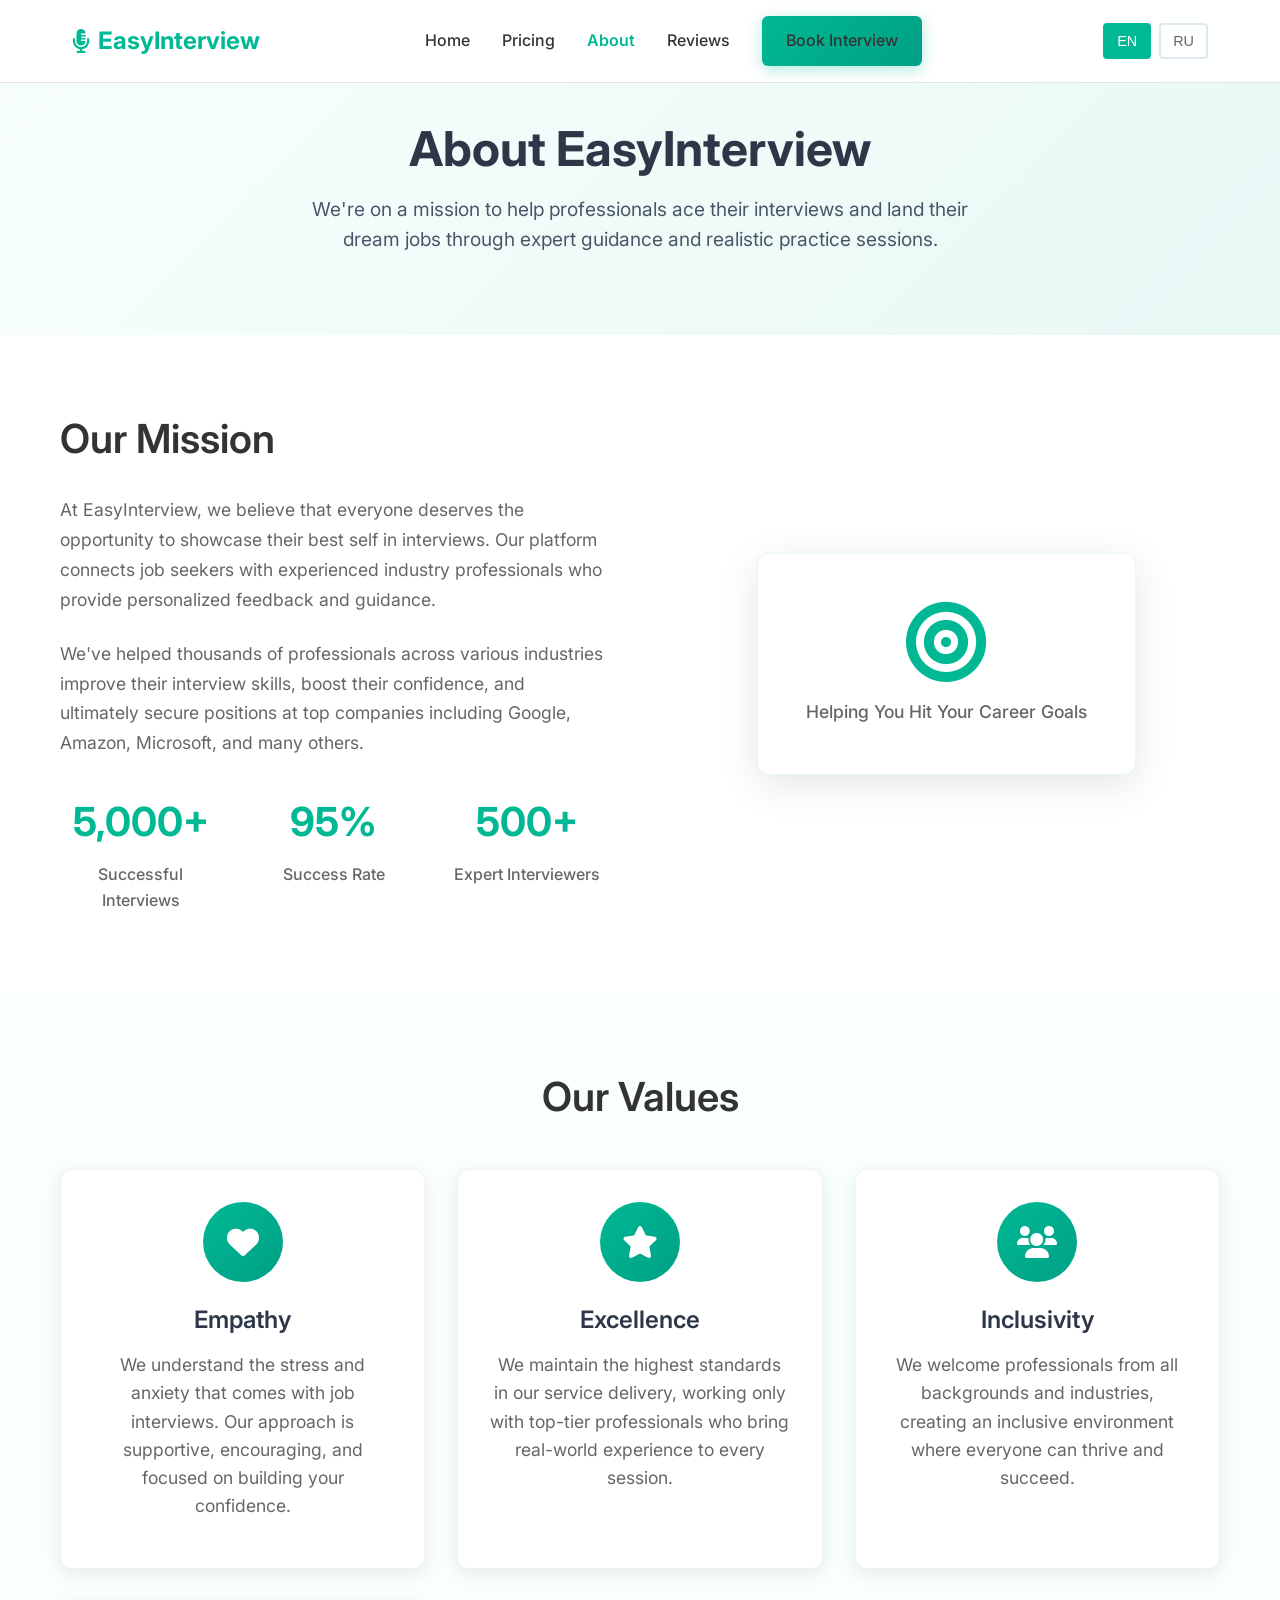
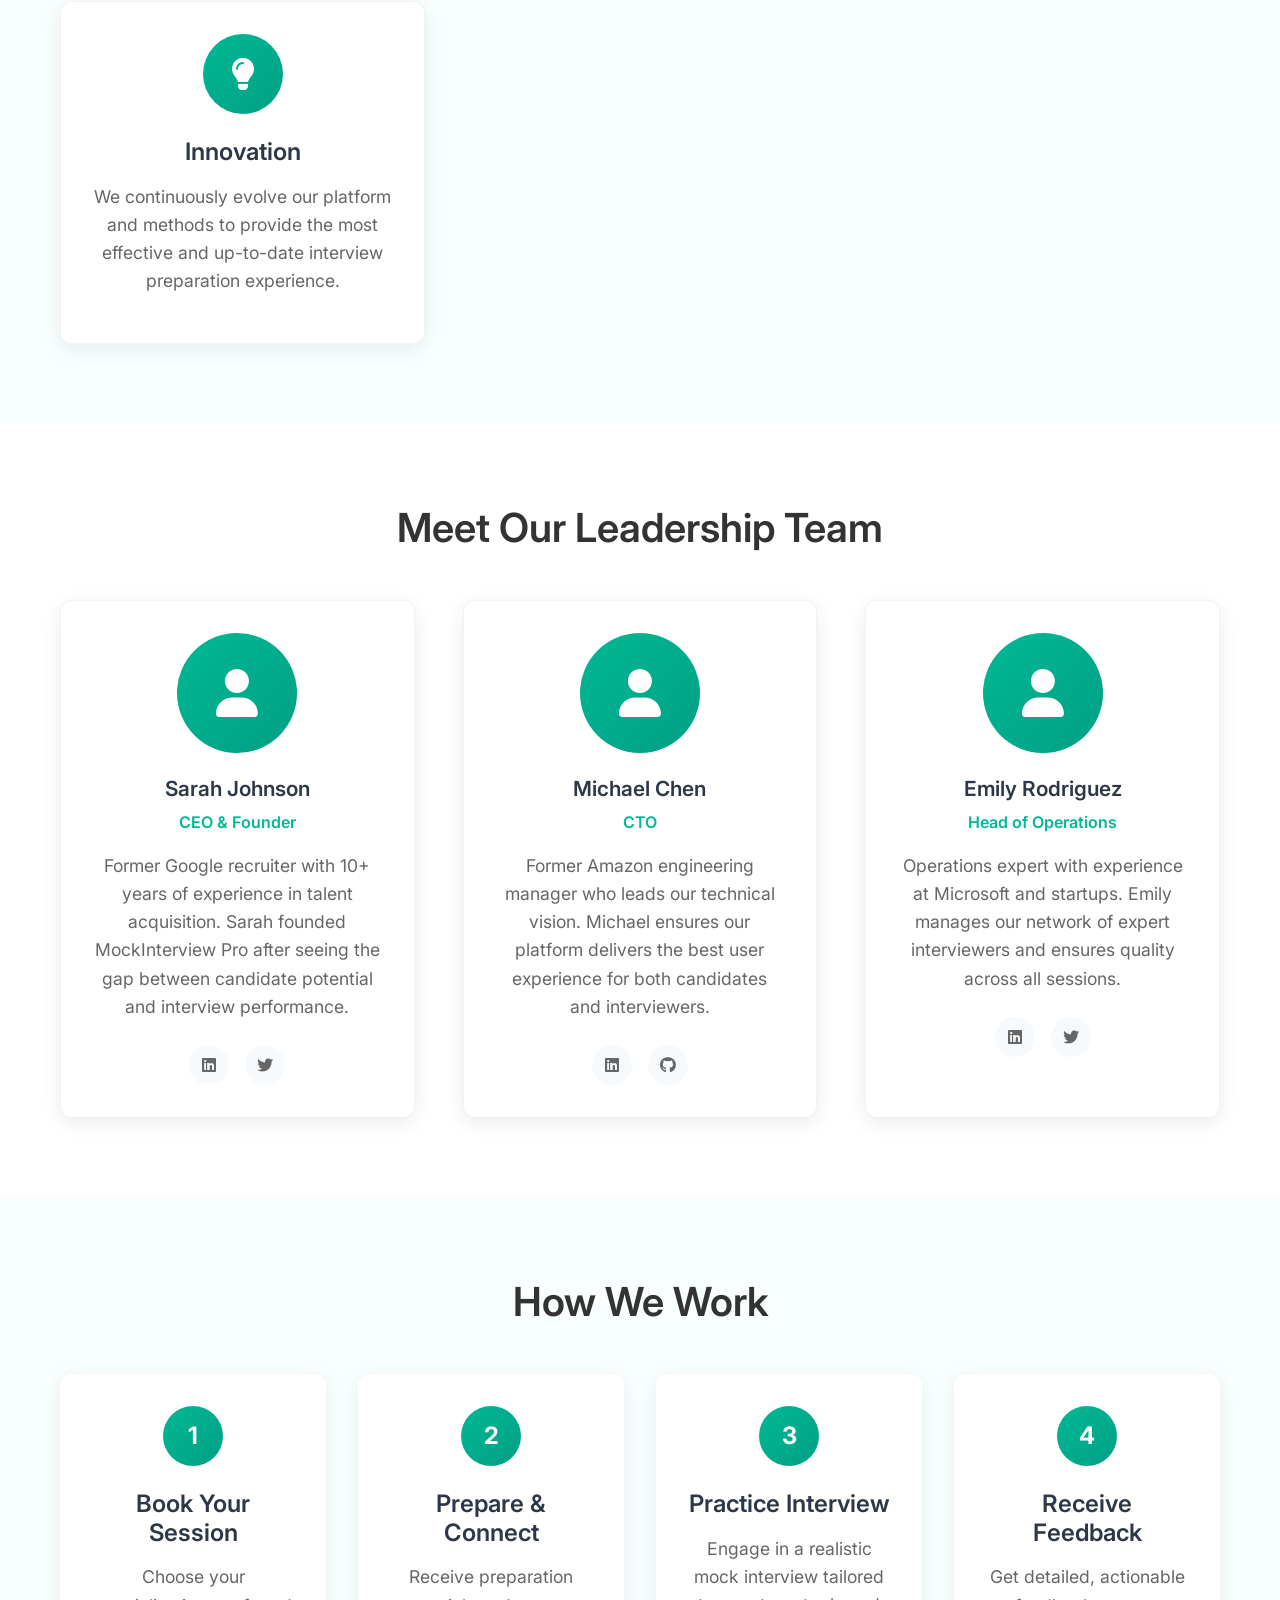
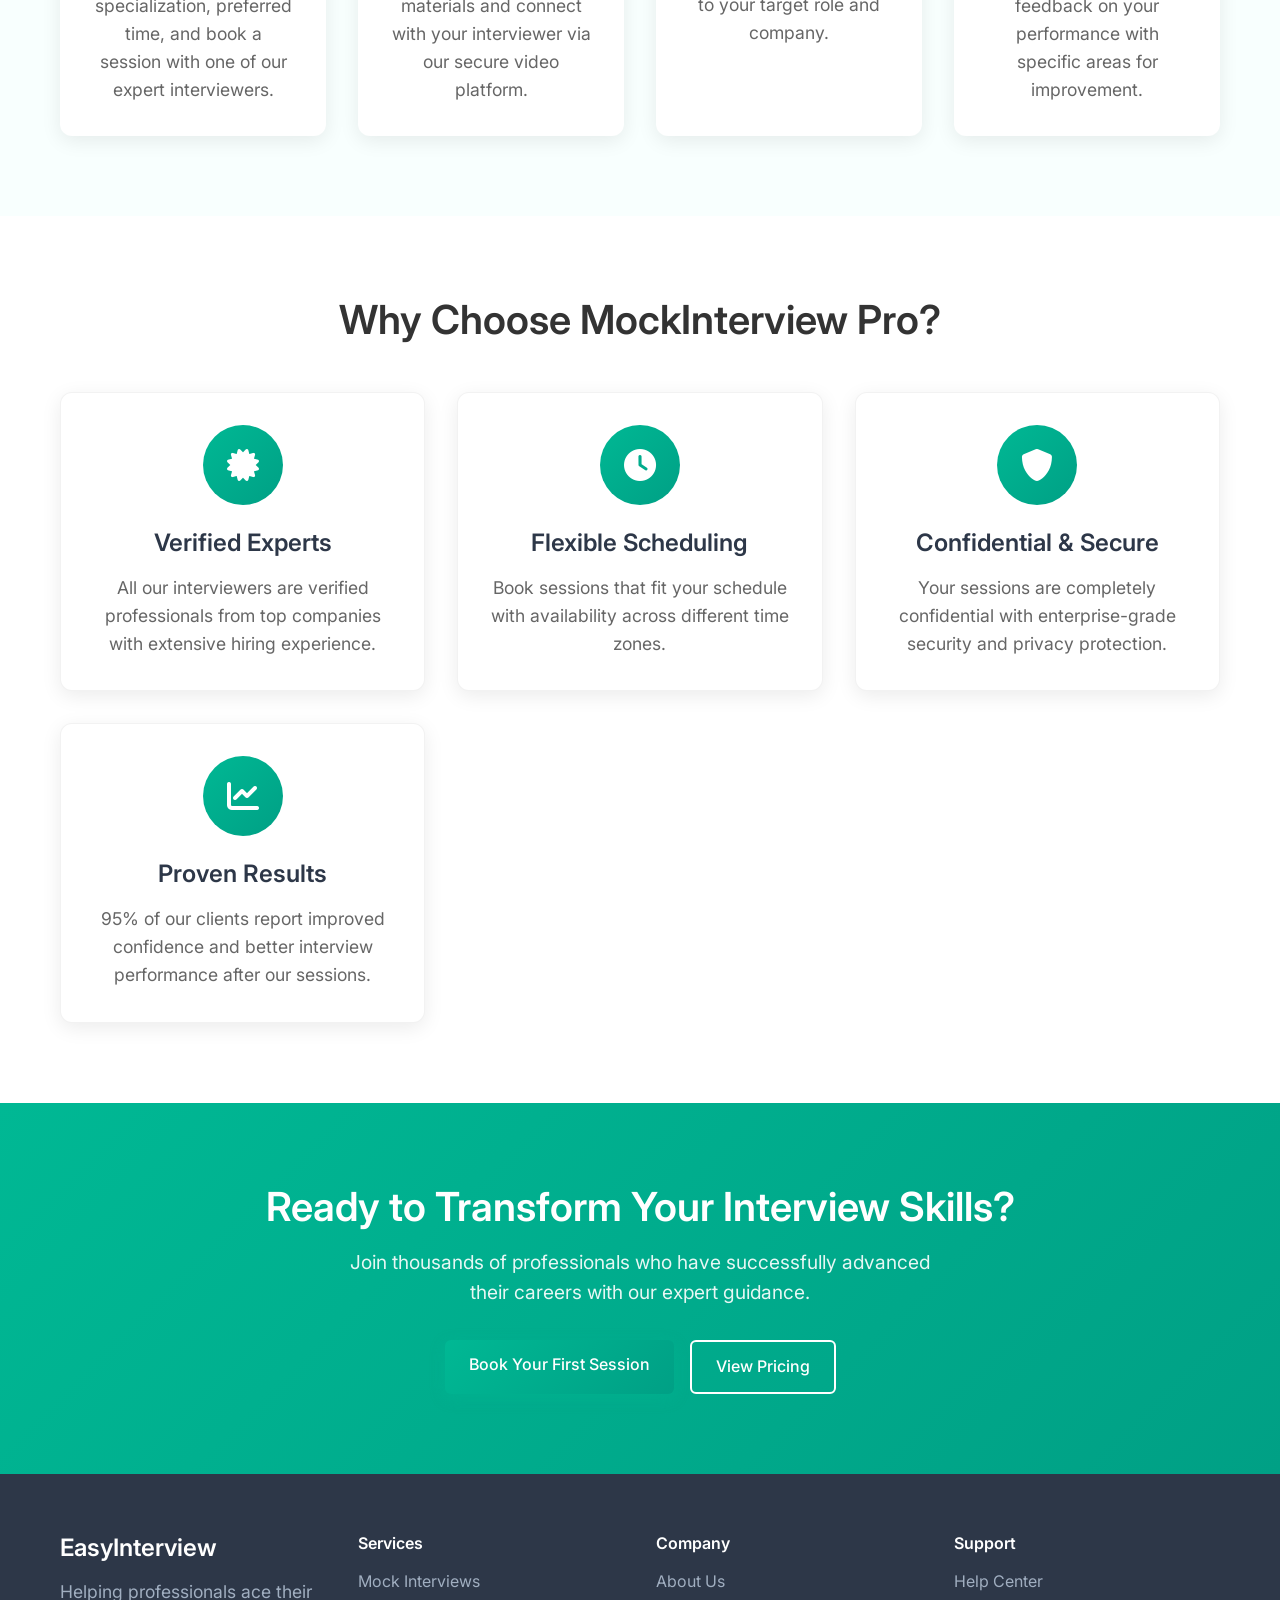
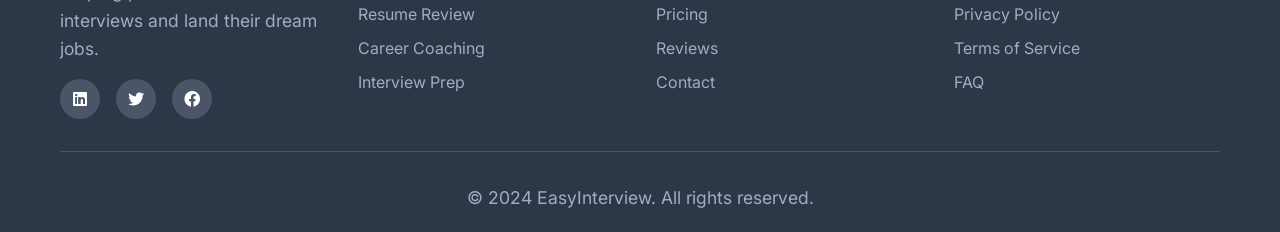
==== commit 7a7ea9b9: "up" ====
--- a/about.html
+++ b/about.html
@@ -3,7 +3,7 @@
 <head>
     <meta charset="UTF-8">
     <meta name="viewport" content="width=device-width, initial-scale=1.0">
-    <title>About Us - MockInterview Pro</title>
+    <title>About Us - EasyInterview</title>
     <link rel="stylesheet" href="styles.css">
     <link href="https://fonts.googleapis.com/css2?family=Inter:wght@300;400;500;600;700&display=swap" rel="stylesheet">
     <link rel="stylesheet" href="https://cdnjs.cloudflare.com/ajax/libs/font-awesome/6.0.0/css/all.min.css">
@@ -15,16 +15,20 @@
             <div class="nav-logo">
                 <a href="index.html">
                     <i class="fas fa-microphone-alt"></i>
-                    MockInterview Pro
+                    EasyInterview
                 </a>
             </div>
             <ul class="nav-menu">
-                <li><a href="index.html">Home</a></li>
-                <li><a href="pricing.html">Pricing</a></li>
-                <li><a href="about.html" class="active">About</a></li>
-                <li><a href="reviews.html">Reviews</a></li>
-                <li><a href="index.html#booking" class="btn-primary">Book Interview</a></li>
+                <li><a href="index.html" data-translate="nav_home">Home</a></li>
+                <li><a href="pricing.html" data-translate="nav_pricing">Pricing</a></li>
+                <li><a href="about.html" class="active" data-translate="nav_about">About</a></li>
+                <li><a href="reviews.html" data-translate="nav_reviews">Reviews</a></li>
+                <li><a href="index.html#booking" class="btn-primary" data-translate="nav_book">Book Interview</a></li>
             </ul>
+            <div class="language-switcher">
+                <button class="lang-btn" data-lang="en" onclick="switchLanguage('en')">EN</button>
+                <button class="lang-btn" data-lang="ru" onclick="switchLanguage('ru')">RU</button>
+            </div>
             <div class="hamburger">
                 <span></span>
                 <span></span>
@@ -36,7 +40,7 @@
     <!-- Hero Section -->
     <section class="about-hero">
         <div class="container">
-            <h1>About MockInterview Pro</h1>
+            <h1>About EasyInterview</h1>
             <p>We're on a mission to help professionals ace their interviews and land their dream jobs through expert guidance and realistic practice sessions.</p>
         </div>
     </section>
@@ -47,7 +51,7 @@
             <div class="mission-content">
                 <div class="mission-text">
                     <h2>Our Mission</h2>
-                    <p>At MockInterview Pro, we believe that everyone deserves the opportunity to showcase their best self in interviews. Our platform connects job seekers with experienced industry professionals who provide personalized feedback and guidance.</p>
+                    <p>At EasyInterview, we believe that everyone deserves the opportunity to showcase their best self in interviews. Our platform connects job seekers with experienced industry professionals who provide personalized feedback and guidance.</p>
                     <p>We've helped thousands of professionals across various industries improve their interview skills, boost their confidence, and ultimately secure positions at top companies including Google, Amazon, Microsoft, and many others.</p>
                     <div class="mission-stats">
                         <div class="stat">
@@ -253,7 +257,7 @@
         <div class="container">
             <div class="footer-content">
                 <div class="footer-section">
-                    <h3>MockInterview Pro</h3>
+                    <h3>EasyInterview</h3>
                     <p>Helping professionals ace their interviews and land their dream jobs.</p>
                     <div class="social-links">
                         <a href="#"><i class="fab fa-linkedin"></i></a>
@@ -262,7 +266,7 @@
                     </div>
                 </div>
                 <div class="footer-section">
-                    <h4>Services</h4>
+                    <h4 data-translate="footer_services">Services</h4>
                     <ul>
                         <li><a href="#">Mock Interviews</a></li>
                         <li><a href="#">Resume Review</a></li>
@@ -271,7 +275,7 @@
                     </ul>
                 </div>
                 <div class="footer-section">
-                    <h4>Company</h4>
+                    <h4 data-translate="footer_company">Company</h4>
                     <ul>
                         <li><a href="about.html">About Us</a></li>
                         <li><a href="pricing.html">Pricing</a></li>
@@ -280,7 +284,7 @@
                     </ul>
                 </div>
                 <div class="footer-section">
-                    <h4>Support</h4>
+                    <h4 data-translate="footer_support">Support</h4>
                     <ul>
                         <li><a href="#">Help Center</a></li>
                         <li><a href="#">Privacy Policy</a></li>
@@ -290,11 +294,12 @@
                 </div>
             </div>
             <div class="footer-bottom">
-                <p>&copy; 2024 MockInterview Pro. All rights reserved.</p>
+                <p>&copy; 2024 EasyInterview. <span data-translate="footer_rights">All rights reserved.</span></p>
             </div>
         </div>
     </footer>
 
+    <script src="translations.js"></script>
     <script src="script.js"></script>
 </body>
 </html>
--- a/styles.css
+++ b/styles.css
@@ -78,6 +78,36 @@
 
 .btn-secondary:hover {
     background: #00b894;
+    color: white;
+}
+
+/* Language Switcher */
+.language-switcher {
+    display: flex;
+    gap: 0.5rem;
+    margin-left: 1rem;
+}
+
+.lang-btn {
+    background: transparent;
+    border: 2px solid #e2e8f0;
+    color: #666;
+    padding: 0.5rem 0.75rem;
+    border-radius: 4px;
+    cursor: pointer;
+    font-weight: 500;
+    transition: all 0.3s ease;
+    font-size: 0.9rem;
+}
+
+.lang-btn:hover {
+    border-color: #00b894;
+    color: #00b894;
+}
+
+.lang-btn.active {
+    background: #00b894;
+    border-color: #00b894;
     color: white;
 }
 
@@ -1849,4 +1879,266 @@
     .stat-card .stat-number {
         font-size: 2rem;
     }
+}
+
+/* Modal Styles */
+.modal {
+    display: none;
+    position: fixed;
+    z-index: 10000;
+    left: 0;
+    top: 0;
+    width: 100%;
+    height: 100%;
+    background-color: rgba(0, 0, 0, 0.5);
+    backdrop-filter: blur(5px);
+}
+
+.modal-content {
+    background-color: white;
+    margin: 2% auto;
+    padding: 0;
+    border-radius: 12px;
+    width: 90%;
+    max-width: 600px;
+    max-height: 90vh;
+    overflow-y: auto;
+    box-shadow: 0 20px 60px rgba(0, 0, 0, 0.3);
+    animation: modalSlideIn 0.3s ease-out;
+}
+
+@keyframes modalSlideIn {
+    from {
+        opacity: 0;
+        transform: translateY(-50px);
+    }
+    to {
+        opacity: 1;
+        transform: translateY(0);
+    }
+}
+
+.modal-header {
+    display: flex;
+    justify-content: space-between;
+    align-items: center;
+    padding: 2rem 2rem 1rem;
+    border-bottom: 1px solid #e2e8f0;
+}
+
+.modal-header h2 {
+    margin: 0;
+    color: #2d3748;
+    font-size: 1.5rem;
+}
+
+.close {
+    color: #999;
+    font-size: 2rem;
+    font-weight: bold;
+    cursor: pointer;
+    line-height: 1;
+    transition: color 0.3s ease;
+}
+
+.close:hover {
+    color: #333;
+}
+
+.modal-body {
+    padding: 2rem;
+}
+
+/* Booking Summary in Modal */
+.booking-summary-modal {
+    background: #f8fffe;
+    border: 2px solid #00b894;
+    border-radius: 8px;
+    padding: 1.5rem;
+    margin-bottom: 2rem;
+}
+
+.booking-summary-modal h3 {
+    color: #00b894;
+    margin-bottom: 1rem;
+    font-size: 1.2rem;
+}
+
+.summary-details p {
+    margin-bottom: 0.5rem;
+    color: #4a5568;
+}
+
+.summary-details strong {
+    color: #2d3748;
+}
+
+/* Form Styles */
+.form-group {
+    margin-bottom: 1.5rem;
+}
+
+.form-group label {
+    display: block;
+    margin-bottom: 0.5rem;
+    font-weight: 500;
+    color: #4a5568;
+}
+
+.form-group input,
+.form-group textarea,
+.form-group select {
+    width: 100%;
+    padding: 0.75rem;
+    border: 2px solid #e2e8f0;
+    border-radius: 6px;
+    font-size: 1rem;
+    background: white;
+    transition: border-color 0.3s ease;
+    font-family: inherit;
+}
+
+.form-group input:focus,
+.form-group textarea:focus,
+.form-group select:focus {
+    outline: none;
+    border-color: #00b894;
+    box-shadow: 0 0 0 3px rgba(0, 184, 148, 0.1);
+}
+
+.form-group textarea {
+    resize: vertical;
+    min-height: 100px;
+}
+
+.form-group input[type="file"] {
+    padding: 0.5rem;
+    border: 2px dashed #e2e8f0;
+    background: #f8fffe;
+}
+
+.form-group input[type="file"]:hover {
+    border-color: #00b894;
+}
+
+.form-group small {
+    display: block;
+    margin-top: 0.5rem;
+    color: #666;
+    font-size: 0.9rem;
+}
+
+.form-actions {
+    display: flex;
+    gap: 1rem;
+    justify-content: flex-end;
+    margin-top: 2rem;
+    padding-top: 1rem;
+    border-top: 1px solid #e2e8f0;
+}
+
+.form-actions button {
+    padding: 0.75rem 1.5rem;
+    font-size: 1rem;
+    font-weight: 500;
+}
+
+/* Navigation Updates for Language Switcher */
+.nav-container {
+    display: flex;
+    justify-content: space-between;
+    align-items: center;
+    padding: 1rem 2rem;
+    max-width: 1200px;
+    margin: 0 auto;
+}
+
+.nav-right {
+    display: flex;
+    align-items: center;
+}
+
+/* Responsive Modal */
+@media (max-width: 768px) {
+    .modal-content {
+        width: 95%;
+        margin: 5% auto;
+        max-height: 85vh;
+    }
+    
+    .modal-header,
+    .modal-body {
+        padding: 1.5rem;
+    }
+    
+    .form-actions {
+        flex-direction: column;
+    }
+    
+    .form-actions button {
+        width: 100%;
+    }
+    
+    .language-switcher {
+        margin-left: 0.5rem;
+    }
+    
+    .lang-btn {
+        padding: 0.4rem 0.6rem;
+        font-size: 0.8rem;
+    }
+}
+
+@media (max-width: 480px) {
+    .modal-content {
+        width: 98%;
+        margin: 2% auto;
+    }
+    
+    .modal-header h2 {
+        font-size: 1.3rem;
+    }
+    
+    .booking-summary-modal {
+        padding: 1rem;
+    }
+    
+    .language-switcher {
+        display: none;
+    }
+}
+
+/* Mobile Navigation Updates */
+@media (max-width: 768px) {
+    .nav-menu {
+        position: fixed;
+        left: -100%;
+        top: 70px;
+        flex-direction: column;
+        background-color: white;
+        width: 100%;
+        text-align: center;
+        transition: 0.3s;
+        box-shadow: 0 10px 27px rgba(0, 0, 0, 0.05);
+        padding: 2rem 0;
+    }
+
+    .nav-menu.active {
+        left: 0;
+    }
+
+    .hamburger {
+        display: flex;
+    }
+    
+    .nav-container {
+        position: relative;
+    }
+    
+    .language-switcher {
+        position: absolute;
+        right: 60px;
+        top: 50%;
+        transform: translateY(-50%);
+    }
 }
